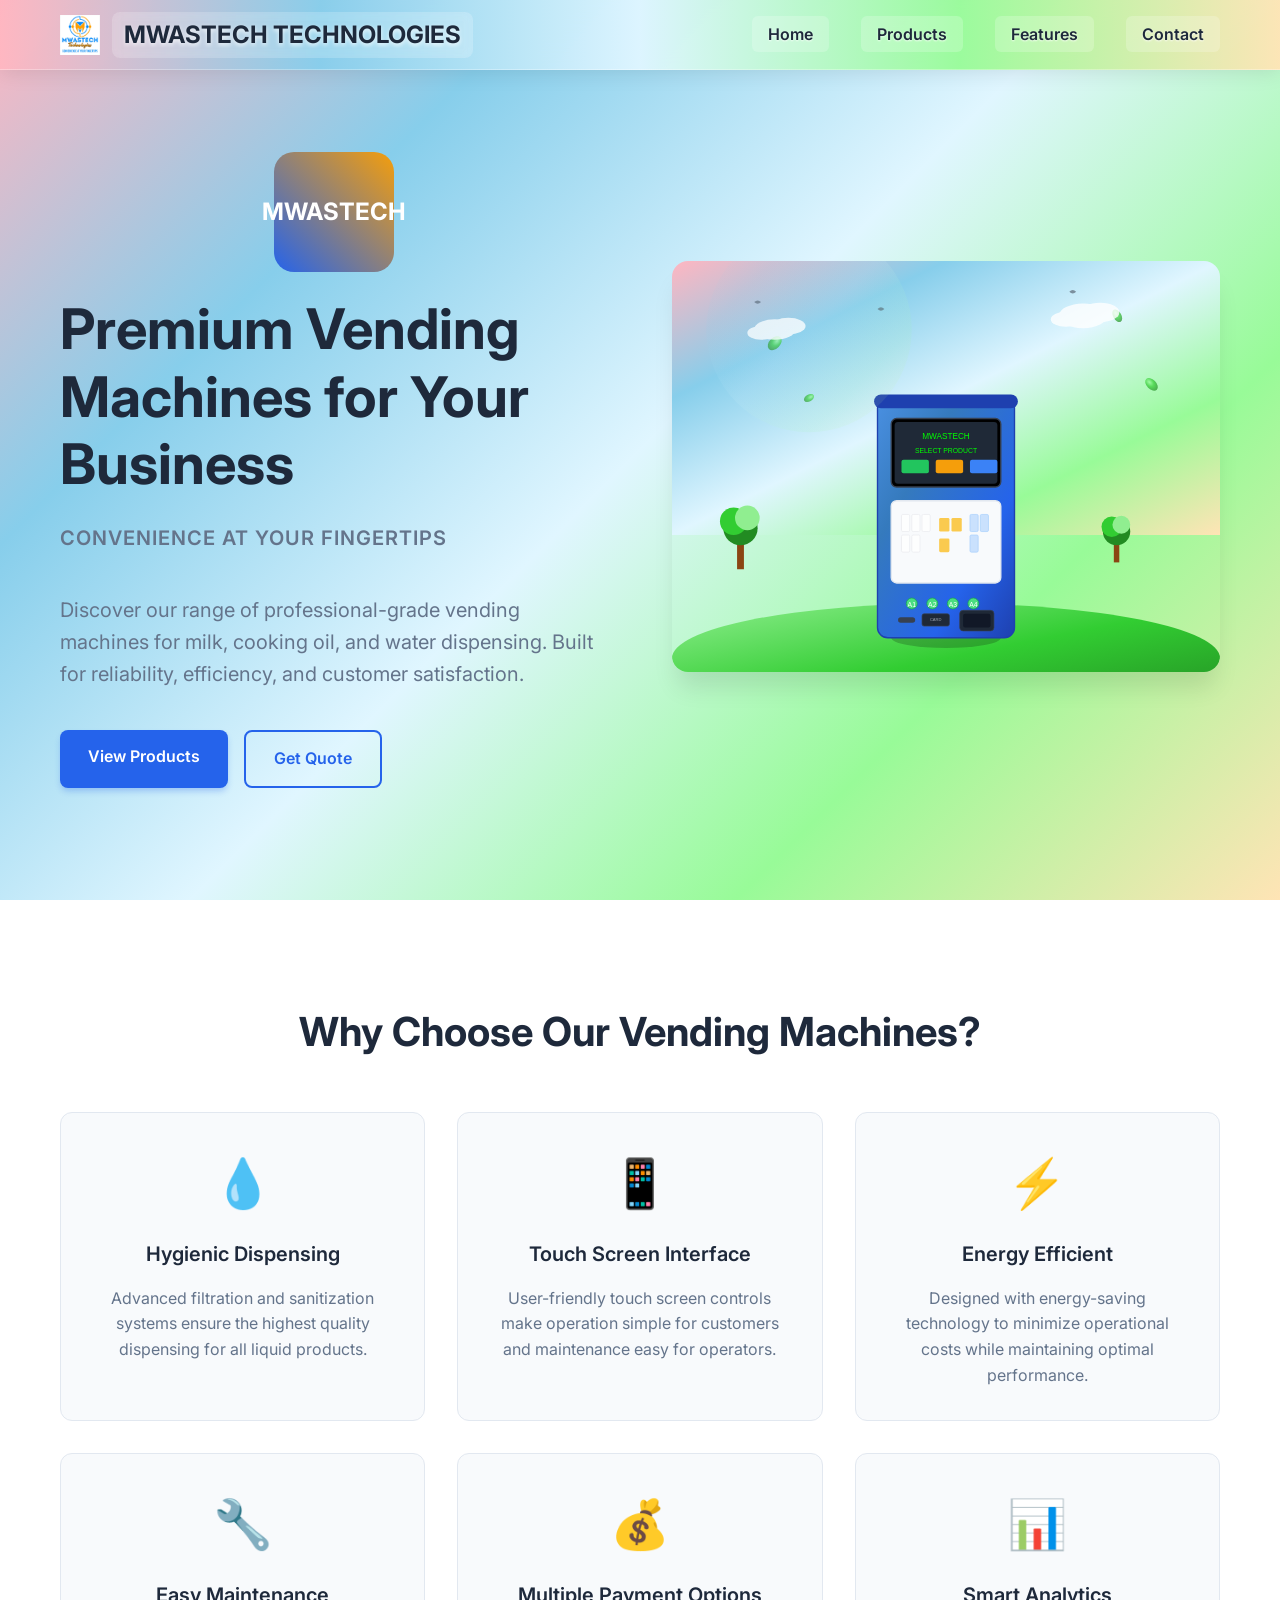
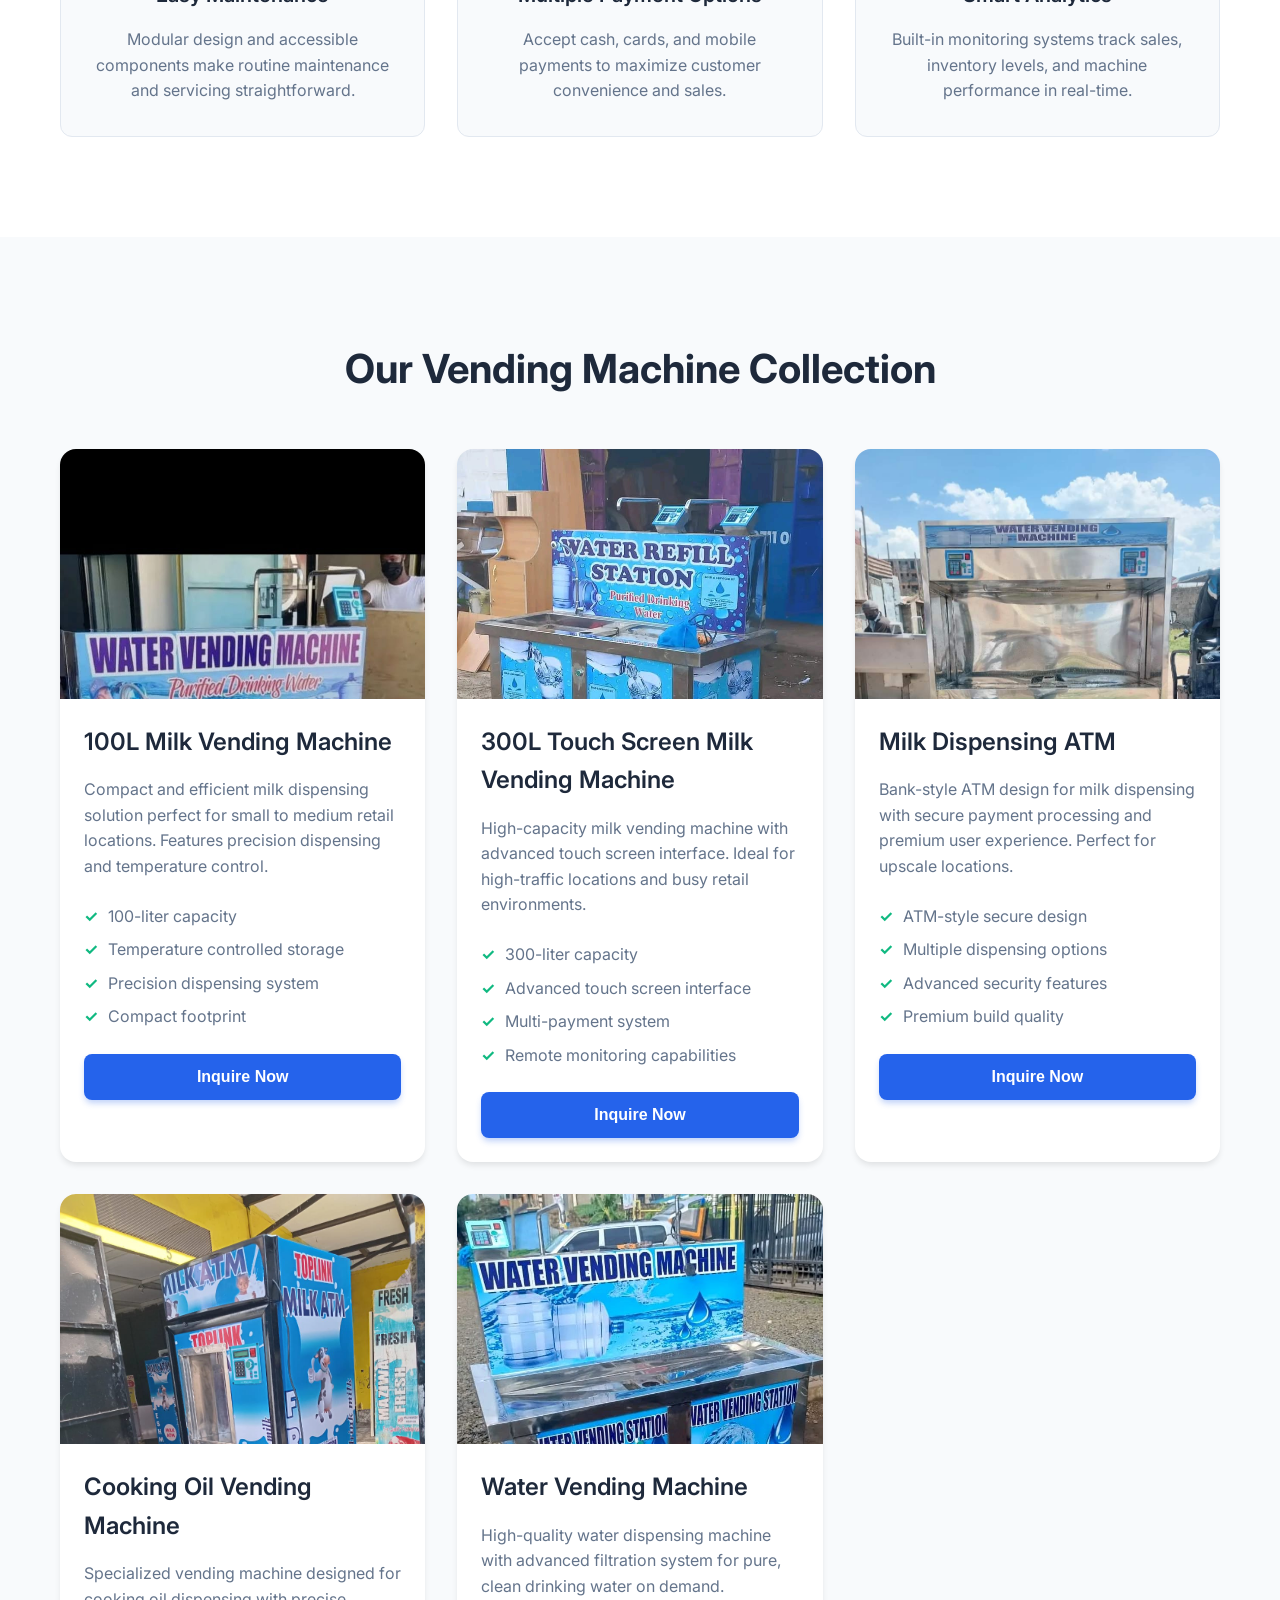
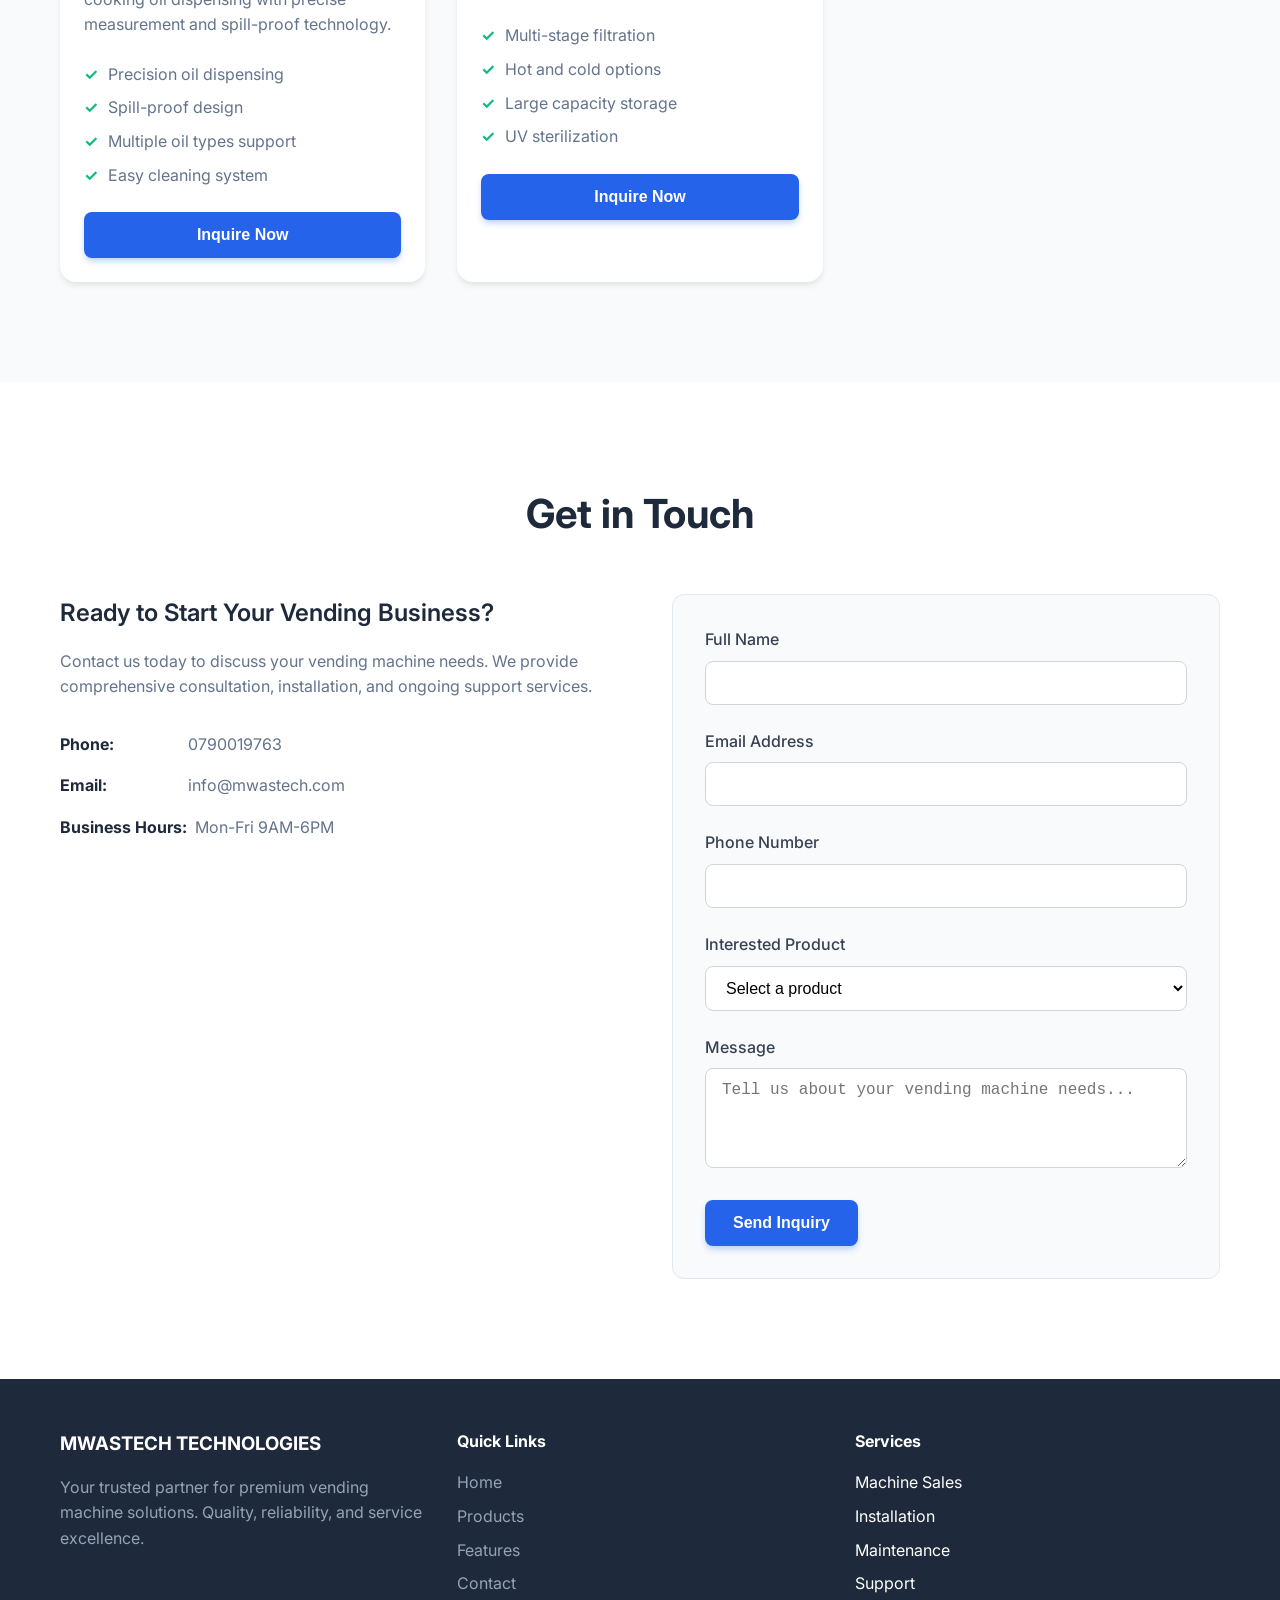
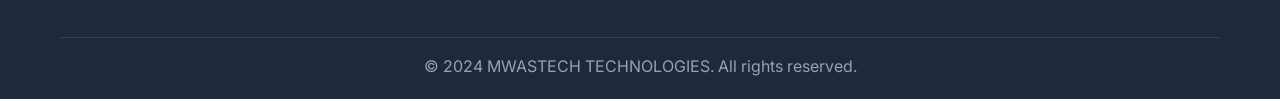
==== index-mobile.html @ c1dbebfe "initial commit" ====
<!DOCTYPE html>
<html lang="en">
<head>
    <meta charset="UTF-8">
    <meta name="viewport" content="width=device-width, initial-scale=1.0, user-scalable=yes">
    <title>MWASTECH TECHNOLOGIES - Premium Vending Machines</title>
    <meta name="description" content="Professional vending machines for milk, cooking oil, and water. Quality dispensing solutions for your business.">
    
    <!-- Critical CSS inline for mobile loading -->
    <style>
        * { margin: 0; padding: 0; box-sizing: border-box; }
        body { font-family: -apple-system, BlinkMacSystemFont, 'Segoe UI', Roboto, sans-serif; line-height: 1.6; }
        .navbar { position: fixed; top: 0; width: 100%; background: linear-gradient(90deg, rgba(255, 182, 193, 0.95) 0%, rgba(135, 206, 235, 0.95) 25%, rgba(224, 246, 255, 0.95) 50%, rgba(152, 251, 152, 0.95) 75%, rgba(255, 228, 181, 0.95) 100%); backdrop-filter: blur(15px); z-index: 1000; height: 70px; }
        .hero { padding: 120px 20px 80px; background: linear-gradient(135deg, #FFB6C1 0%, #87CEEB 25%, #E0F6FF 50%, #98FB98 75%, #FFE4B5 100%); min-height: 100vh; }
        .container { max-width: 1200px; margin: 0 auto; padding: 0 20px; }
        img { max-width: 100%; height: auto; }
        .image-placeholder { 
            background: linear-gradient(45deg, #f0f0f0 25%, transparent 25%), linear-gradient(-45deg, #f0f0f0 25%, transparent 25%), linear-gradient(45deg, transparent 75%, #f0f0f0 75%), linear-gradient(-45deg, transparent 75%, #f0f0f0 75%);
            background-size: 20px 20px;
            background-position: 0 0, 0 10px, 10px -10px, -10px 0px;
            display: flex;
            align-items: center;
            justify-content: center;
            color: #666;
            font-weight: 600;
            text-align: center;
            min-height: 200px;
            border: 2px solid #ddd;
            border-radius: 8px;
        }
    </style>
    
    <link rel="stylesheet" href="./styles.css">
    <link href="https://fonts.googleapis.com/css2?family=Inter:wght@300;400;500;600;700&display=swap" rel="stylesheet" media="print" onload="this.media='all'">
    <noscript><link href="https://fonts.googleapis.com/css2?family=Inter:wght@300;400;500;600;700&display=swap" rel="stylesheet"></noscript>
</head>
<body>
    <!-- Navigation -->
    <nav class="navbar">
        <div class="nav-container">
            <div class="nav-logo">
                <div class="logo-fallback" style="width: 40px; height: 40px; background: linear-gradient(45deg, #2563eb, #f59e0b); border-radius: 50%; display: flex; align-items: center; justify-content: center; color: white; font-weight: bold; font-size: 14px;">M</div>
                <div class="logo-text">
                    <h2>MWASTECH TECHNOLOGIES</h2>
                </div>
            </div>
            <ul class="nav-menu">
                <li><a href="#home" class="nav-link">Home</a></li>
                <li><a href="#products" class="nav-link">Products</a></li>
                <li><a href="#features" class="nav-link">Features</a></li>
                <li><a href="#contact" class="nav-link">Contact</a></li>
            </ul>
            <div class="hamburger">
                <span class="bar"></span>
                <span class="bar"></span>
                <span class="bar"></span>
            </div>
        </div>
    </nav>

    <!-- Hero Section -->
    <section id="home" class="hero">
        <div class="hero-container">
            <div class="hero-content">
                <div class="hero-logo">
                    <div style="width: 120px; height: 120px; background: linear-gradient(45deg, #2563eb, #f59e0b); border-radius: 20px; display: flex; align-items: center; justify-content: center; color: white; font-weight: bold; font-size: 24px; margin: 0 auto;">MWASTECH</div>
                </div>
                <h1>Premium Vending Machines for Your Business</h1>
                <p class="hero-tagline">CONVENIENCE AT YOUR FINGERTIPS</p>
                <p>Discover our range of professional-grade vending machines for milk, cooking oil, and water dispensing. Built for reliability, efficiency, and customer satisfaction.</p>
                <div class="hero-buttons">
                    <a href="#products" class="btn btn-primary">View Products</a>
                    <a href="#contact" class="btn btn-secondary">Get Quote</a>
                </div>
            </div>
            <div class="hero-image">
                <div class="image-placeholder">
                    <div>
                        <div style="font-size: 48px; margin-bottom: 10px;">🏪</div>
                        <div>Vending Machine Illustration</div>
                    </div>
                </div>
            </div>
        </div>
    </section>

    <!-- Features Section -->
    <section id="features" class="features">
        <div class="container">
            <h2>Why Choose Our Vending Machines?</h2>
            <div class="features-grid">
                <div class="feature-card">
                    <div class="feature-icon">💧</div>
                    <h3>Hygienic Dispensing</h3>
                    <p>Advanced filtration and sanitization systems ensure the highest quality dispensing for all liquid products.</p>
                </div>
                <div class="feature-card">
                    <div class="feature-icon">📱</div>
                    <h3>Touch Screen Interface</h3>
                    <p>User-friendly touch screen controls make operation simple for customers and maintenance easy for operators.</p>
                </div>
                <div class="feature-card">
                    <div class="feature-icon">⚡</div>
                    <h3>Energy Efficient</h3>
                    <p>Designed with energy-saving technology to minimize operational costs while maintaining optimal performance.</p>
                </div>
                <div class="feature-card">
                    <div class="feature-icon">🔧</div>
                    <h3>Easy Maintenance</h3>
                    <p>Modular design and accessible components make routine maintenance and servicing straightforward.</p>
                </div>
                <div class="feature-card">
                    <div class="feature-icon">💰</div>
                    <h3>Multiple Payment Options</h3>
                    <p>Accept cash, cards, and mobile payments to maximize customer convenience and sales.</p>
                </div>
                <div class="feature-card">
                    <div class="feature-icon">📊</div>
                    <h3>Smart Analytics</h3>
                    <p>Built-in monitoring systems track sales, inventory levels, and machine performance in real-time.</p>
                </div>
            </div>
        </div>
    </section>

    <!-- Products Section -->
    <section id="products" class="products">
        <div class="container">
            <h2>Our Vending Machine Collection</h2>
            <div class="products-grid">
                <div class="product-card">
                    <div class="product-image">
                        <div class="image-placeholder">
                            <div>
                                <div style="font-size: 32px; margin-bottom: 10px;">🥛</div>
                                <div>100L Milk Machine</div>
                            </div>
                        </div>
                    </div>
                    <div class="product-content">
                        <h3>100L Milk Vending Machine</h3>
                        <p>Compact and efficient milk dispensing solution perfect for small to medium retail locations. Features precision dispensing and temperature control.</p>
                        <ul class="product-specs">
                            <li>100-liter capacity</li>
                            <li>Temperature controlled storage</li>
                            <li>Precision dispensing system</li>
                            <li>Compact footprint</li>
                        </ul>
                        <button class="btn btn-primary inquiry-btn" data-product="100L Milk Vending Machine">Inquire Now</button>
                    </div>
                </div>

                <div class="product-card">
                    <div class="product-image">
                        <div class="image-placeholder">
                            <div>
                                <div style="font-size: 32px; margin-bottom: 10px;">🥛📱</div>
                                <div>300L Touch Screen</div>
                            </div>
                        </div>
                    </div>
                    <div class="product-content">
                        <h3>300L Touch Screen Milk Vending Machine</h3>
                        <p>High-capacity milk vending machine with advanced touch screen interface. Ideal for high-traffic locations and busy retail environments.</p>
                        <ul class="product-specs">
                            <li>300-liter capacity</li>
                            <li>Advanced touch screen interface</li>
                            <li>Multi-payment system</li>
                            <li>Remote monitoring capabilities</li>
                        </ul>
                        <button class="btn btn-primary inquiry-btn" data-product="300L Touch Screen Milk Vending Machine">Inquire Now</button>
                    </div>
                </div>

                <div class="product-card">
                    <div class="product-image">
                        <div class="image-placeholder">
                            <div>
                                <div style="font-size: 32px; margin-bottom: 10px;">🏧🥛</div>
                                <div>Milk ATM Machine</div>
                            </div>
                        </div>
                    </div>
                    <div class="product-content">
                        <h3>Milk Dispensing ATM</h3>
                        <p>Bank-style ATM design for milk dispensing with secure payment processing and premium user experience. Perfect for upscale locations.</p>
                        <ul class="product-specs">
                            <li>ATM-style secure design</li>
                            <li>Multiple dispensing options</li>
                            <li>Advanced security features</li>
                            <li>Premium build quality</li>
                        </ul>
                        <button class="btn btn-primary inquiry-btn" data-product="Milk Dispensing ATM">Inquire Now</button>
                    </div>
                </div>

                <div class="product-card">
                    <div class="product-image">
                        <div class="image-placeholder">
                            <div>
                                <div style="font-size: 32px; margin-bottom: 10px;">🛢️</div>
                                <div>Cooking Oil Machine</div>
                            </div>
                        </div>
                    </div>
                    <div class="product-content">
                        <h3>Cooking Oil Vending Machine</h3>
                        <p>Specialized vending machine designed for cooking oil dispensing with precise measurement and spill-proof technology.</p>
                        <ul class="product-specs">
                            <li>Precision oil dispensing</li>
                            <li>Spill-proof design</li>
                            <li>Multiple oil types support</li>
                            <li>Easy cleaning system</li>
                        </ul>
                        <button class="btn btn-primary inquiry-btn" data-product="Cooking Oil Vending Machine">Inquire Now</button>
                    </div>
                </div>

                <div class="product-card">
                    <div class="product-image">
                        <div class="image-placeholder">
                            <div>
                                <div style="font-size: 32px; margin-bottom: 10px;">💧</div>
                                <div>Water Machine</div>
                            </div>
                        </div>
                    </div>
                    <div class="product-content">
                        <h3>Water Vending Machine</h3>
                        <p>High-quality water dispensing machine with advanced filtration system for pure, clean drinking water on demand.</p>
                        <ul class="product-specs">
                            <li>Multi-stage filtration</li>
                            <li>Hot and cold options</li>
                            <li>Large capacity storage</li>
                            <li>UV sterilization</li>
                        </ul>
                        <button class="btn btn-primary inquiry-btn" data-product="Water Vending Machine">Inquire Now</button>
                    </div>
                </div>
            </div>
        </div>
    </section>

    <!-- Contact Section -->
    <section id="contact" class="contact">
        <div class="container">
            <h2>Get in Touch</h2>
            <div class="contact-content">
                <div class="contact-info">
                    <h3>Ready to Start Your Vending Business?</h3>
                    <p>Contact us today to discuss your vending machine needs. We provide comprehensive consultation, installation, and ongoing support services.</p>
                    <div class="contact-details">
                        <div class="contact-item">
                            <strong>Phone:</strong> <span>0790019763</span>
                        </div>
                        <div class="contact-item">
                            <strong>Email:</strong> <span>info@mwastech.com</span>
                        </div>
                        <div class="contact-item">
                            <strong>Business Hours:</strong> <span>Mon-Fri 9AM-6PM</span>
                        </div>
                    </div>
                </div>
                <form class="contact-form" id="contactForm">
                    <div class="form-group">
                        <label for="name">Full Name</label>
                        <input type="text" id="name" name="name" required>
                    </div>
                    <div class="form-group">
                        <label for="email">Email Address</label>
                        <input type="email" id="email" name="email" required>
                    </div>
                    <div class="form-group">
                        <label for="phone">Phone Number</label>
                        <input type="tel" id="phone" name="phone">
                    </div>
                    <div class="form-group">
                        <label for="product">Interested Product</label>
                        <select id="product" name="product">
                            <option value="">Select a product</option>
                            <option value="100L Milk Vending Machine">100L Milk Vending Machine</option>
                            <option value="300L Touch Screen Milk Vending Machine">300L Touch Screen Milk Vending Machine</option>
                            <option value="Milk Dispensing ATM">Milk Dispensing ATM</option>
                            <option value="Cooking Oil Vending Machine">Cooking Oil Vending Machine</option>
                            <option value="Water Vending Machine">Water Vending Machine</option>
                            <option value="Custom Solution">Custom Solution</option>
                        </select>
                    </div>
                    <div class="form-group">
                        <label for="message">Message</label>
                        <textarea id="message" name="message" rows="4" placeholder="Tell us about your vending machine needs..."></textarea>
                    </div>
                    <button type="submit" class="btn btn-primary">Send Inquiry</button>
                </form>
            </div>
        </div>
    </section>

    <!-- Footer -->
    <footer class="footer">
        <div class="container">
            <div class="footer-content">
                <div class="footer-section">
                    <h3>MWASTECH TECHNOLOGIES</h3>
                    <p>Your trusted partner for premium vending machine solutions. Quality, reliability, and service excellence.</p>
                </div>
                <div class="footer-section">
                    <h4>Quick Links</h4>
                    <ul>
                        <li><a href="#home">Home</a></li>
                        <li><a href="#products">Products</a></li>
                        <li><a href="#features">Features</a></li>
                        <li><a href="#contact">Contact</a></li>
                    </ul>
                </div>
                <div class="footer-section">
                    <h4>Services</h4>
                    <ul>
                        <li>Machine Sales</li>
                        <li>Installation</li>
                        <li>Maintenance</li>
                        <li>Support</li>
                    </ul>
                </div>
            </div>
            <div class="footer-bottom">
                <p>&copy; 2024 MWASTECH TECHNOLOGIES. All rights reserved.</p>
            </div>
        </div>
    </footer>

    <!-- Inquiry Modal -->
    <div id="inquiryModal" class="modal">
        <div class="modal-content">
            <span class="close">&times;</span>
            <h3>Product Inquiry</h3>
            <form id="inquiryForm">
                <input type="hidden" id="inquiryProduct" name="product">
                <div class="form-group">
                    <label for="inquiryName">Full Name</label>
                    <input type="text" id="inquiryName" name="name" required>
                </div>
                <div class="form-group">
                    <label for="inquiryEmail">Email Address</label>
                    <input type="email" id="inquiryEmail" name="email" required>
                </div>
                <div class="form-group">
                    <label for="inquiryPhone">Phone Number</label>
                    <input type="tel" id="inquiryPhone" name="phone">
                </div>
                <div class="form-group">
                    <label for="inquiryMessage">Message</label>
                    <textarea id="inquiryMessage" name="message" rows="3" placeholder="Please provide details about your requirements..."></textarea>
                </div>
                <button type="submit" class="btn btn-primary">Send Inquiry</button>
            </form>
        </div>
    </div>

    <script src="./script.js"></script>
    
    <!-- Image Loading Enhancement Script -->
    <script>
        // Try to load actual images after page loads
        document.addEventListener('DOMContentLoaded', function() {
            const imageMap = {
                'logo-placeholder': 'logo/mwastech-logo.png',
                'hero-placeholder': 'ghibli-vending-hero.svg',
                'milk1-placeholder': 'milk-vending-1.jpg',
                'milk2-placeholder': 'milk-vending-2.jpg',
                'atm-placeholder': 'Milk-Dispensing-ATM-Machine.jpg',
                'oil-placeholder': 'oil-vending.jpg',
                'water-placeholder': 'water-vending.jpg'
            };
            
            // Function to try loading an image
            function tryLoadImage(src, targetElement) {
                const img = new Image();
                img.onload = function() {
                    // Image loaded successfully, replace placeholder
                    if (targetElement.classList.contains('image-placeholder')) {
                        targetElement.innerHTML = '';
                        targetElement.appendChild(img);
                        targetElement.classList.remove('image-placeholder');
                        targetElement.style.background = 'none';
                        img.style.width = '100%';
                        img.style.height = '100%';
                        img.style.objectFit = 'cover';
                    }
                };
                img.onerror = function() {
                    // Image failed to load, keep placeholder
                    console.log('Failed to load:', src);
                };
                img.src = src;
            }
            
            // Try to load product images
            const productImages = document.querySelectorAll('.product-image .image-placeholder');
            productImages.forEach((placeholder, index) => {
                const imageKeys = ['milk1-placeholder', 'milk2-placeholder', 'atm-placeholder', 'oil-placeholder', 'water-placeholder'];
                if (imageKeys[index] && imageMap[imageKeys[index]]) {
                    tryLoadImage(imageMap[imageKeys[index]], placeholder);
                }
            });
            
            // Try to load hero image
            const heroPlaceholder = document.querySelector('.hero-image .image-placeholder');
            if (heroPlaceholder) {
                tryLoadImage(imageMap['hero-placeholder'], heroPlaceholder);
            }
            
            // Try to load logo
            const logoFallback = document.querySelector('.logo-fallback');
            if (logoFallback) {
                const img = new Image();
                img.onload = function() {
                    logoFallback.innerHTML = '';
                    logoFallback.appendChild(img);
                    img.style.width = '40px';
                    img.style.height = '40px';
                    img.style.objectFit = 'contain';
                };
                img.src = 'logo/mwastech-logo.png';
            }
        });
    </script>
</body>
</html>
---- styles.css ----
/* Reset and Base Styles */
* {
    margin: 0;
    padding: 0;
    box-sizing: border-box;
}

body {
    font-family: 'Inter', -apple-system, BlinkMacSystemFont, 'Segoe UI', Roboto, sans-serif;
    line-height: 1.6;
    color: #333;
    background-color: #fff;
}

.container {
    max-width: 1200px;
    margin: 0 auto;
    padding: 0 20px;
}

/* Navigation */
.navbar {
    position: fixed;
    top: 0;
    width: 100%;
    background: linear-gradient(90deg, rgba(255, 182, 193, 0.95) 0%, rgba(135, 206, 235, 0.95) 25%, rgba(224, 246, 255, 0.95) 50%, rgba(152, 251, 152, 0.95) 75%, rgba(255, 228, 181, 0.95) 100%);
    backdrop-filter: blur(15px);
    border-bottom: 1px solid rgba(255, 255, 255, 0.3);
    box-shadow: 0 2px 20px rgba(0, 0, 0, 0.1);
    z-index: 1000;
    transition: all 0.3s ease;
}

.nav-container {
    max-width: 1200px;
    margin: 0 auto;
    padding: 0 20px;
    display: flex;
    justify-content: space-between;
    align-items: center;
    height: 70px;
}

.nav-logo {
    display: flex;
    align-items: center;
    gap: 0.75rem;
}

.logo-image {
    height: 40px;
    width: auto;
    object-fit: contain;
    filter: drop-shadow(0 2px 4px rgba(0,0,0,0.1));
    transition: transform 0.3s ease;
}

.logo-image:hover {
    transform: scale(1.05);
}

.nav-logo h2 {
    color: #1e293b;
    font-weight: 700;
    font-size: 1.5rem;
    margin: 0;
    text-shadow: 0 2px 4px rgba(255, 255, 255, 0.8);
    background: rgba(255, 255, 255, 0.2);
    padding: 4px 12px;
    border-radius: 8px;
    backdrop-filter: blur(5px);
}

.hero-logo {
    text-align: center;
    margin-bottom: 1.5rem;
}

.hero-logo-image {
    height: 120px;
    width: auto;
    max-width: 100%;
    object-fit: contain;
    filter: drop-shadow(0 4px 8px rgba(0,0,0,0.15));
    transition: transform 0.3s ease, filter 0.3s ease;
}

.hero-logo-image:hover {
    transform: scale(1.02);
    filter: drop-shadow(0 6px 12px rgba(0,0,0,0.2));
}

.hero-tagline {
    font-size: 1.1rem;
    font-weight: 600;
    color: #f59e0b;
    text-transform: uppercase;
    letter-spacing: 1px;
    margin-bottom: 1rem;
}

.nav-menu {
    display: flex;
    list-style: none;
    gap: 2rem;
}

.nav-link {
    text-decoration: none;
    color: #1e293b;
    font-weight: 600;
    transition: all 0.3s ease;
    position: relative;
    padding: 8px 16px;
    border-radius: 6px;
    background: rgba(255, 255, 255, 0.2);
    backdrop-filter: blur(5px);
    text-shadow: 0 1px 2px rgba(255, 255, 255, 0.8);
}

.nav-link:hover {
    color: #1e40af;
    background: rgba(255, 255, 255, 0.4);
    transform: translateY(-1px);
    box-shadow: 0 4px 8px rgba(0, 0, 0, 0.1);
}

.nav-link::after {
    content: '';
    position: absolute;
    bottom: -5px;
    left: 0;
    width: 0;
    height: 2px;
    background: #2563eb;
    transition: width 0.3s ease;
}

.nav-link:hover::after {
    width: 100%;
}

.hamburger {
    display: none;
    flex-direction: column;
    cursor: pointer;
}

.bar {
    width: 25px;
    height: 3px;
    background: #333;
    margin: 3px 0;
    transition: 0.3s;
}

/* Hero Section */
.hero {
    padding: 120px 0 80px;
    background: linear-gradient(135deg, #FFB6C1 0%, #87CEEB 25%, #E0F6FF 50%, #98FB98 75%, #FFE4B5 100%);
    min-height: 100vh;
    display: flex;
    align-items: center;
}

.hero-container {
    max-width: 1200px;
    margin: 0 auto;
    padding: 0 20px;
    display: grid;
    grid-template-columns: 1fr 1fr;
    gap: 4rem;
    align-items: center;
}

.hero-content h1 {
    font-size: 3.5rem;
    font-weight: 700;
    color: #1e293b;
    margin-bottom: 1.5rem;
    line-height: 1.2;
}

.hero-content p {
    font-size: 1.25rem;
    color: #64748b;
    margin-bottom: 2.5rem;
    line-height: 1.6;
}

.hero-buttons {
    display: flex;
    gap: 1rem;
    flex-wrap: wrap;
}

.btn {
    padding: 14px 28px;
    border-radius: 8px;
    text-decoration: none;
    font-weight: 600;
    font-size: 1rem;
    transition: all 0.3s ease;
    border: none;
    cursor: pointer;
    display: inline-block;
    text-align: center;
}

.btn-primary {
    background: #2563eb;
    color: white;
    box-shadow: 0 4px 6px -1px rgba(37, 99, 235, 0.3);
}

.btn-primary:hover {
    background: #1d4ed8;
    transform: translateY(-2px);
    box-shadow: 0 8px 25px -5px rgba(37, 99, 235, 0.4);
}

.btn-secondary {
    background: transparent;
    color: #2563eb;
    border: 2px solid #2563eb;
}

.btn-secondary:hover {
    background: #2563eb;
    color: white;
    transform: translateY(-2px);
}

.hero-image {
    text-align: center;
}

.hero-image img {
    max-width: 100%;
    height: auto;
    border-radius: 16px;
    box-shadow: 0 20px 25px -5px rgba(0, 0, 0, 0.1);
}

/* Features Section */
.features {
    padding: 100px 0;
    background: white;
}

.features h2 {
    text-align: center;
    font-size: 2.5rem;
    font-weight: 700;
    color: #1e293b;
    margin-bottom: 3rem;
}

.features-grid {
    display: grid;
    grid-template-columns: repeat(auto-fit, minmax(300px, 1fr));
    gap: 2rem;
    margin-top: 3rem;
}

.feature-card {
    background: #f8fafc;
    padding: 2rem;
    border-radius: 12px;
    text-align: center;
    border: 1px solid #e2e8f0;
    transition: all 0.3s ease;
}

.feature-card:hover {
    transform: translateY(-5px);
    box-shadow: 0 10px 25px -5px rgba(0, 0, 0, 0.1);
    border-color: #2563eb;
}

.feature-icon {
    font-size: 3rem;
    margin-bottom: 1rem;
}

.feature-card h3 {
    font-size: 1.25rem;
    font-weight: 600;
    color: #1e293b;
    margin-bottom: 1rem;
}

.feature-card p {
    color: #64748b;
    line-height: 1.6;
}

/* Products Section */
.products {
    padding: 100px 0;
    background: #f8fafc;
}

.products h2 {
    text-align: center;
    font-size: 2.5rem;
    font-weight: 700;
    color: #1e293b;
    margin-bottom: 3rem;
}

.products-grid {
    display: grid;
    grid-template-columns: repeat(auto-fit, minmax(350px, 1fr));
    gap: 2rem;
    margin-top: 3rem;
}

.product-card {
    background: white;
    border-radius: 16px;
    overflow: hidden;
    box-shadow: 0 4px 6px -1px rgba(0, 0, 0, 0.1);
    transition: all 0.3s ease;
}

.product-card:hover {
    transform: translateY(-8px);
    box-shadow: 0 20px 25px -5px rgba(0, 0, 0, 0.15);
}

.product-image {
    height: 250px;
    overflow: hidden;
    background: #e2e8f0;
}

.product-image img {
    width: 100%;
    height: 100%;
    object-fit: cover;
    transition: transform 0.3s ease;
}

.product-card:hover .product-image img {
    transform: scale(1.05);
}

.placeholder-image {
    height: 100%;
    display: flex;
    align-items: center;
    justify-content: center;
    background: linear-gradient(135deg, #e2e8f0 0%, #cbd5e1 100%);
    color: #64748b;
    font-weight: 600;
    font-size: 1.1rem;
}

.product-content {
    padding: 1.5rem;
}

.product-content h3 {
    font-size: 1.5rem;
    font-weight: 600;
    color: #1e293b;
    margin-bottom: 1rem;
}

.product-content p {
    color: #64748b;
    margin-bottom: 1.5rem;
    line-height: 1.6;
}

.product-specs {
    list-style: none;
    margin-bottom: 1.5rem;
}

.product-specs li {
    color: #64748b;
    margin-bottom: 0.5rem;
    position: relative;
    padding-left: 1.5rem;
}

.product-specs li::before {
    content: '✓';
    position: absolute;
    left: 0;
    color: #10b981;
    font-weight: bold;
}

.inquiry-btn {
    width: 100%;
}

/* Contact Section */
.contact {
    padding: 100px 0;
    background: white;
}

.contact h2 {
    text-align: center;
    font-size: 2.5rem;
    font-weight: 700;
    color: #1e293b;
    margin-bottom: 3rem;
}

.contact-content {
    display: grid;
    grid-template-columns: 1fr 1fr;
    gap: 4rem;
    align-items: start;
}

.contact-info h3 {
    font-size: 1.5rem;
    font-weight: 600;
    color: #1e293b;
    margin-bottom: 1rem;
}

.contact-info p {
    color: #64748b;
    margin-bottom: 2rem;
    line-height: 1.6;
}

.contact-details {
    display: flex;
    flex-direction: column;
    gap: 1rem;
}

.contact-item {
    display: flex;
    gap: 0.5rem;
    color: #64748b;
}

.contact-item strong {
    color: #1e293b;
    min-width: 120px;
}

.contact-form {
    background: #f8fafc;
    padding: 2rem;
    border-radius: 12px;
    border: 1px solid #e2e8f0;
}

.form-group {
    margin-bottom: 1.5rem;
}

.form-group label {
    display: block;
    margin-bottom: 0.5rem;
    font-weight: 500;
    color: #374151;
}

.form-group input,
.form-group select,
.form-group textarea {
    width: 100%;
    padding: 12px 16px;
    border: 1px solid #d1d5db;
    border-radius: 8px;
    font-size: 1rem;
    transition: border-color 0.3s ease;
    background: white;
}

.form-group input:focus,
.form-group select:focus,
.form-group textarea:focus {
    outline: none;
    border-color: #2563eb;
    box-shadow: 0 0 0 3px rgba(37, 99, 235, 0.1);
}

.form-group textarea {
    resize: vertical;
    min-height: 100px;
}

/* Footer */
.footer {
    background: #1e293b;
    color: white;
    padding: 50px 0 20px;
}

.footer-content {
    display: grid;
    grid-template-columns: repeat(auto-fit, minmax(250px, 1fr));
    gap: 2rem;
    margin-bottom: 2rem;
}

.footer-section h3,
.footer-section h4 {
    margin-bottom: 1rem;
    color: white;
}

.footer-section p {
    color: #94a3b8;
    line-height: 1.6;
}

.footer-section ul {
    list-style: none;
}

.footer-section ul li {
    margin-bottom: 0.5rem;
}

.footer-section ul li a {
    color: #94a3b8;
    text-decoration: none;
    transition: color 0.3s ease;
}

.footer-section ul li a:hover {
    color: #2563eb;
}

.footer-bottom {
    border-top: 1px solid #334155;
    padding-top: 1rem;
    text-align: center;
    color: #94a3b8;
}

/* Modal */
.modal {
    display: none;
    position: fixed;
    z-index: 2000;
    left: 0;
    top: 0;
    width: 100%;
    height: 100%;
    background-color: rgba(0, 0, 0, 0.5);
    backdrop-filter: blur(5px);
}

.modal-content {
    background-color: white;
    margin: 5% auto;
    padding: 2rem;
    border-radius: 12px;
    width: 90%;
    max-width: 500px;
    position: relative;
    animation: modalSlideIn 0.3s ease;
}

@keyframes modalSlideIn {
    from {
        transform: translateY(-50px);
        opacity: 0;
    }
    to {
        transform: translateY(0);
        opacity: 1;
    }
}

.close {
    position: absolute;
    right: 1rem;
    top: 1rem;
    font-size: 1.5rem;
    font-weight: bold;
    cursor: pointer;
    color: #64748b;
    transition: color 0.3s ease;
}

.close:hover {
    color: #1e293b;
}

.modal h3 {
    margin-bottom: 1.5rem;
    color: #1e293b;
}

/* Responsive Design */
@media (max-width: 1024px) {
    .hero-container {
        grid-template-columns: 1fr;
        text-align: center;
        gap: 2rem;
    }
    
    .hero-content h1 {
        font-size: 3rem;
    }
    
    .contact-content {
        grid-template-columns: 1fr;
        gap: 2rem;
    }
}

@media (max-width: 768px) {
    .nav-menu {
        position: fixed;
        left: -100%;
        top: 70px;
        flex-direction: column;
        background: linear-gradient(180deg, rgba(255, 182, 193, 0.98) 0%, rgba(135, 206, 235, 0.98) 25%, rgba(224, 246, 255, 0.98) 50%, rgba(152, 251, 152, 0.98) 75%, rgba(255, 228, 181, 0.98) 100%);
        backdrop-filter: blur(20px);
        width: 100%;
        text-align: center;
        transition: 0.3s;
        box-shadow: 0 10px 27px rgba(0, 0, 0, 0.15);
        padding: 2rem 0;
        border-bottom: 1px solid rgba(255, 255, 255, 0.3);
    }

    .nav-menu.active {
        left: 0;
    }

    .hamburger {
        display: flex;
    }

    .hamburger.active .bar:nth-child(2) {
        opacity: 0;
    }

    .hamburger.active .bar:nth-child(1) {
        transform: translateY(8px) rotate(45deg);
    }

    .hamburger.active .bar:nth-child(3) {
        transform: translateY(-8px) rotate(-45deg);
    }

    .hero {
        padding: 100px 0 60px;
        min-height: auto;
    }

    .hero-content h1 {
        font-size: 2.5rem;
    }

    .hero-content p {
        font-size: 1.1rem;
    }

    .hero-buttons {
        justify-content: center;
    }

    .features h2,
    .products h2,
    .contact h2 {
        font-size: 2rem;
    }

    .features-grid {
        grid-template-columns: 1fr;
        gap: 1.5rem;
    }

    .products-grid {
        grid-template-columns: 1fr;
        gap: 1.5rem;
    }

    .hero-buttons {
        flex-direction: column;
        align-items: center;
    }

    .btn {
        width: 100%;
        max-width: 300px;
    }

    .logo-image {
        height: 35px;
    }

    .nav-logo h2 {
        font-size: 1.2rem;
    }

    .hero-logo-image {
        height: 100px;
    }

    .modal-content {
        margin: 10% auto;
        width: 95%;
        padding: 1.5rem;
    }
}

@media (max-width: 480px) {
    .container {
        padding: 0 15px;
    }

    .nav-container {
        padding: 0 15px;
    }

    .hero-container {
        padding: 0 15px;
    }

    .hero-content h1 {
        font-size: 2rem;
    }

    .hero-content p {
        font-size: 1rem;
    }

    .features,
    .products,
    .contact {
        padding: 60px 0;
    }

    .feature-card,
    .contact-form {
        padding: 1.5rem;
    }

    .product-content {
        padding: 1rem;
    }

    .products-grid {
        grid-template-columns: 1fr;
    }

    .features-grid {
        grid-template-columns: 1fr;
    }

    .logo-image {
        height: 30px;
    }

    .nav-logo h2 {
        font-size: 1rem;
    }

    .hero-logo-image {
        height: 80px;
    }

    .hero-tagline {
        font-size: 1rem;
    }
}

/* Smooth scrolling */
html {
    scroll-behavior: smooth;
}

/* Loading animation */
.loading {
    opacity: 0.6;
    pointer-events: none;
}

/* Success message */
.success-message {
    background: #10b981;
    color: white;
    padding: 1rem;
    border-radius: 8px;
    margin-top: 1rem;
    text-align: center;
}

.error-message {
    background: #ef4444;
    color: white;
    padding: 1rem;
    border-radius: 8px;
    margin-top: 1rem;
    text-align: center;
}
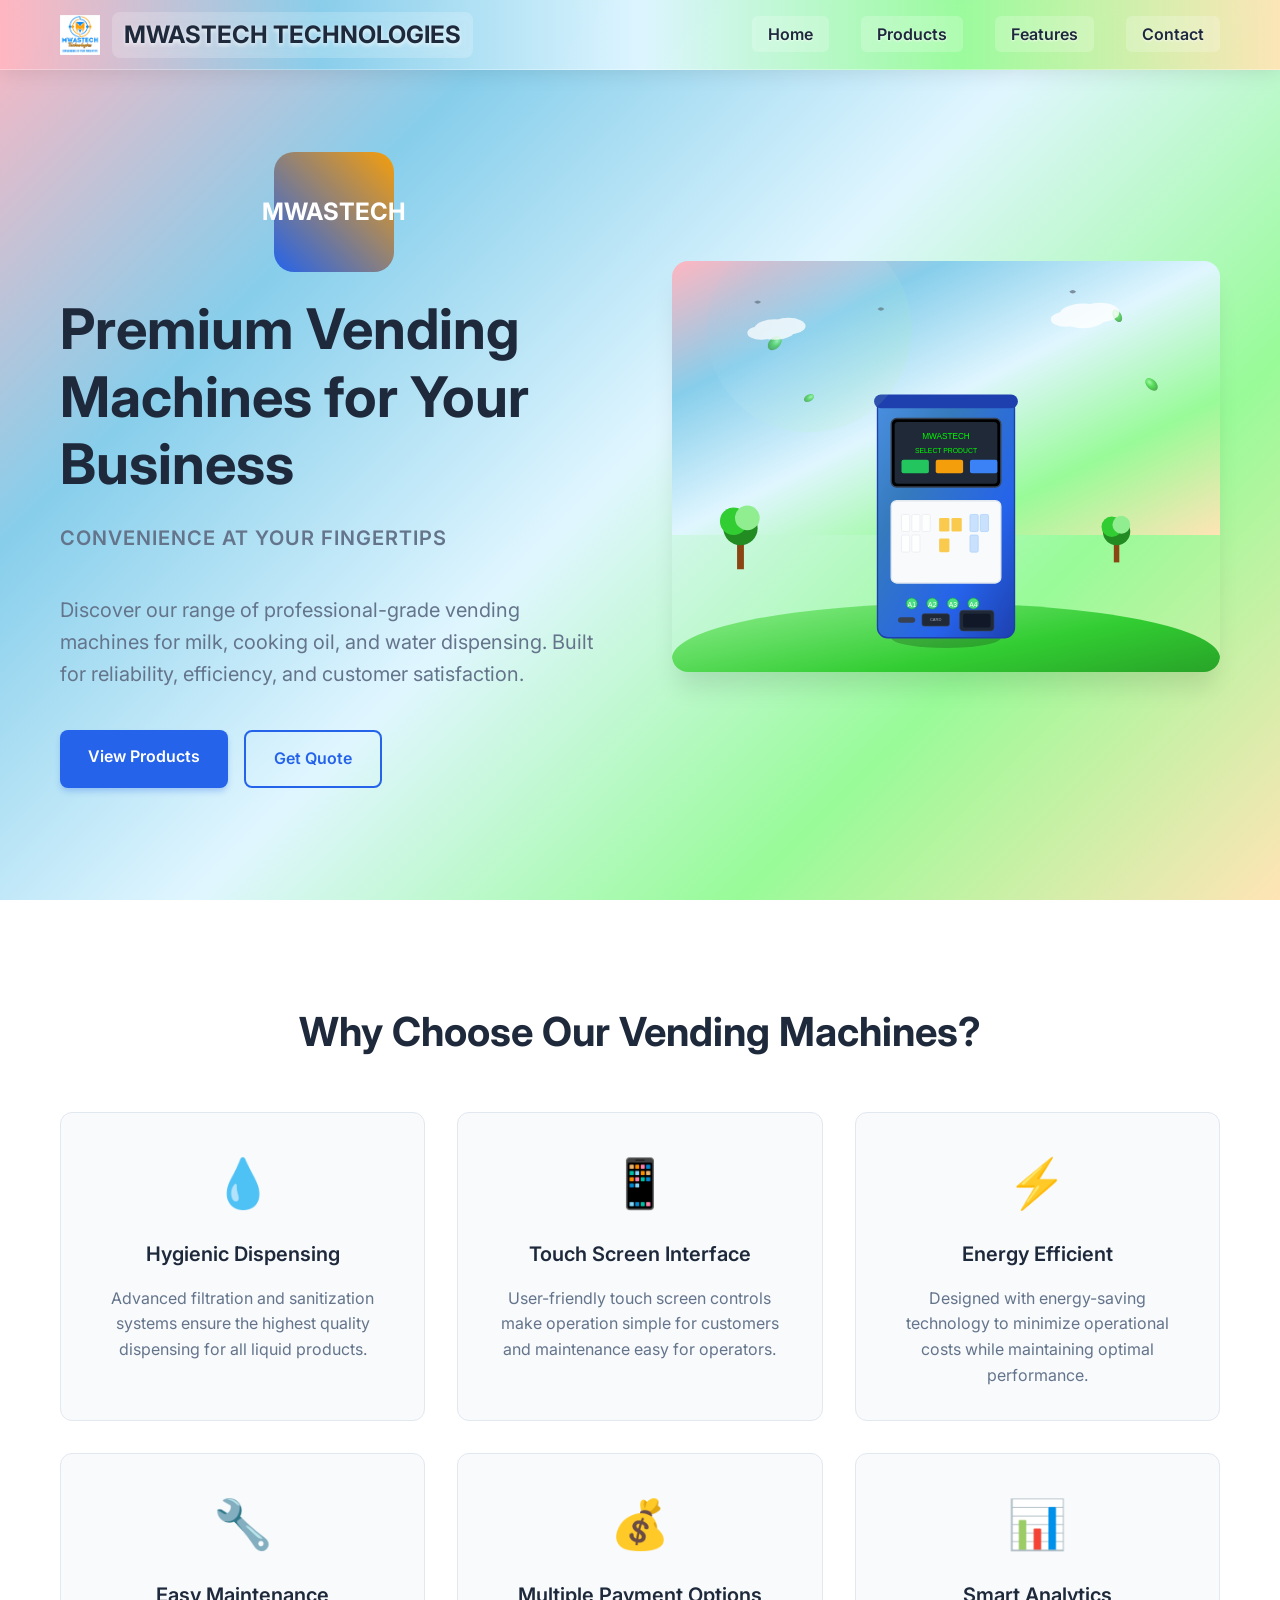
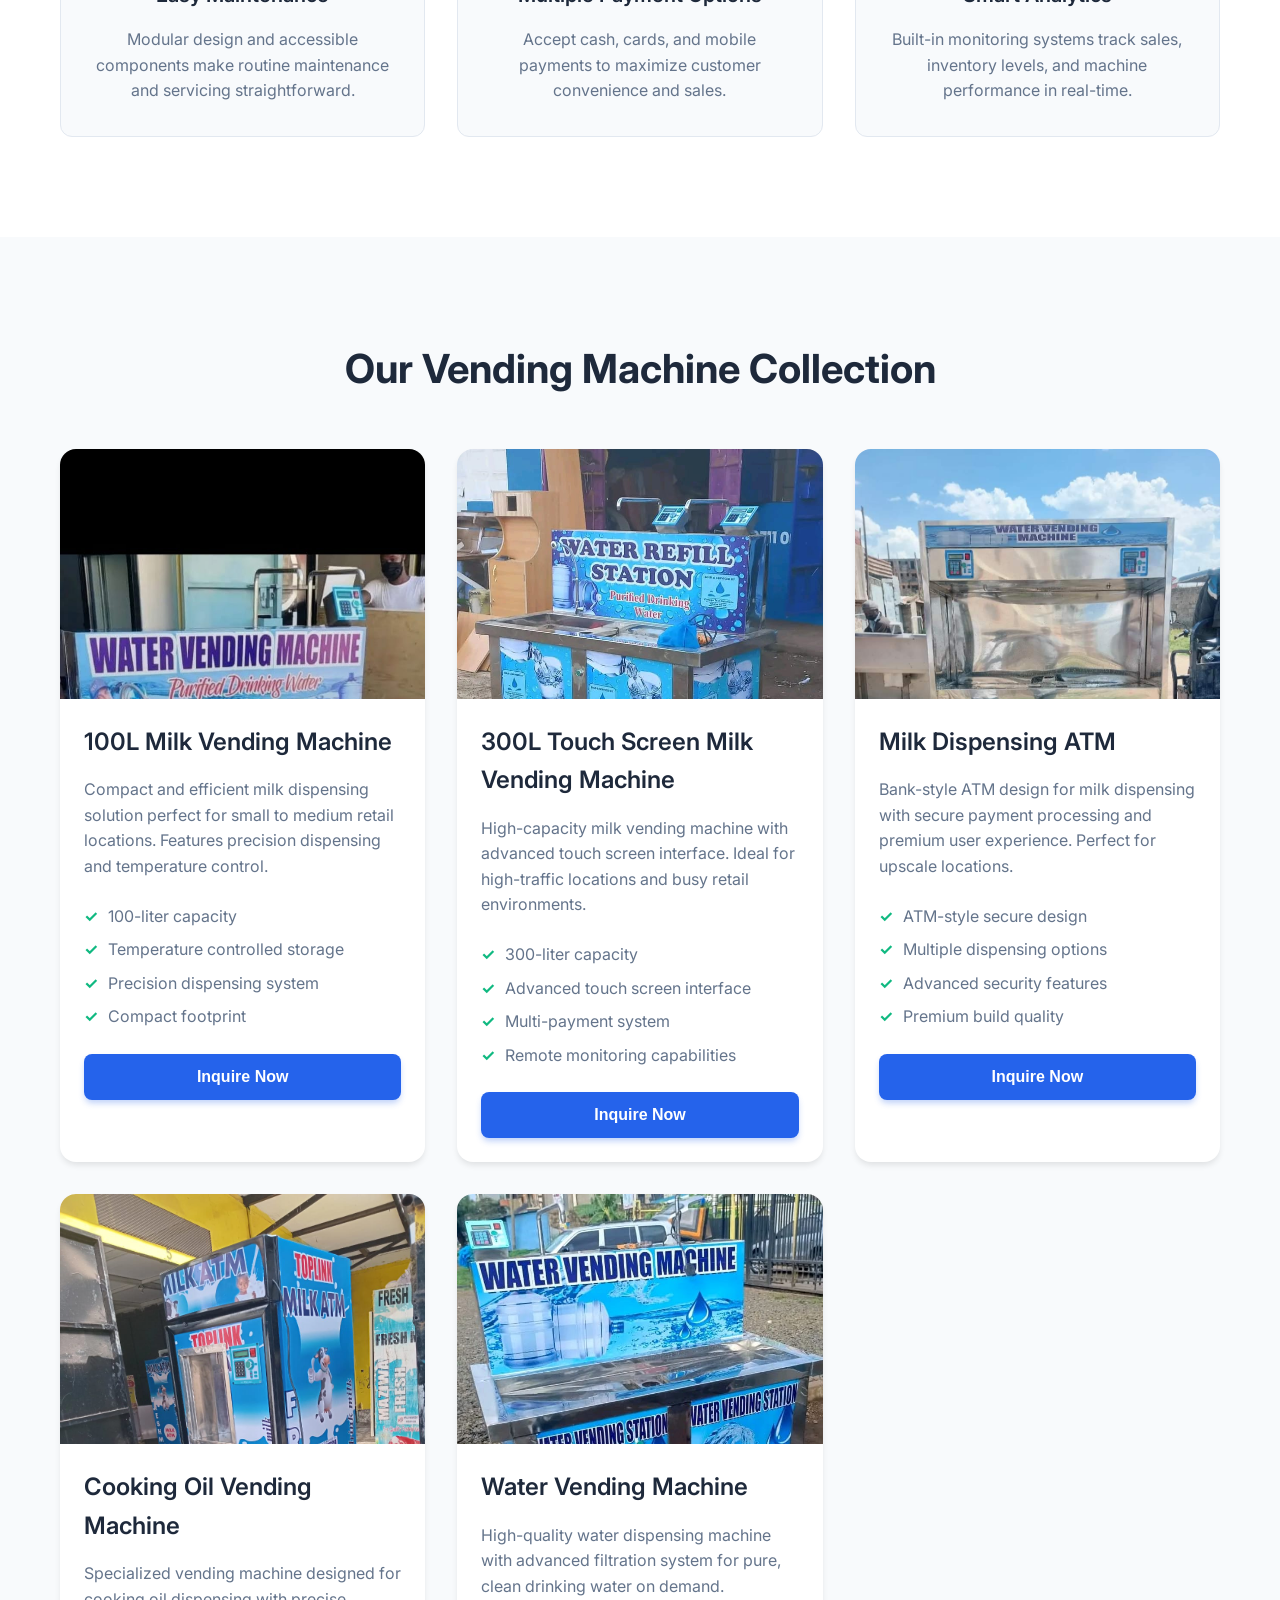
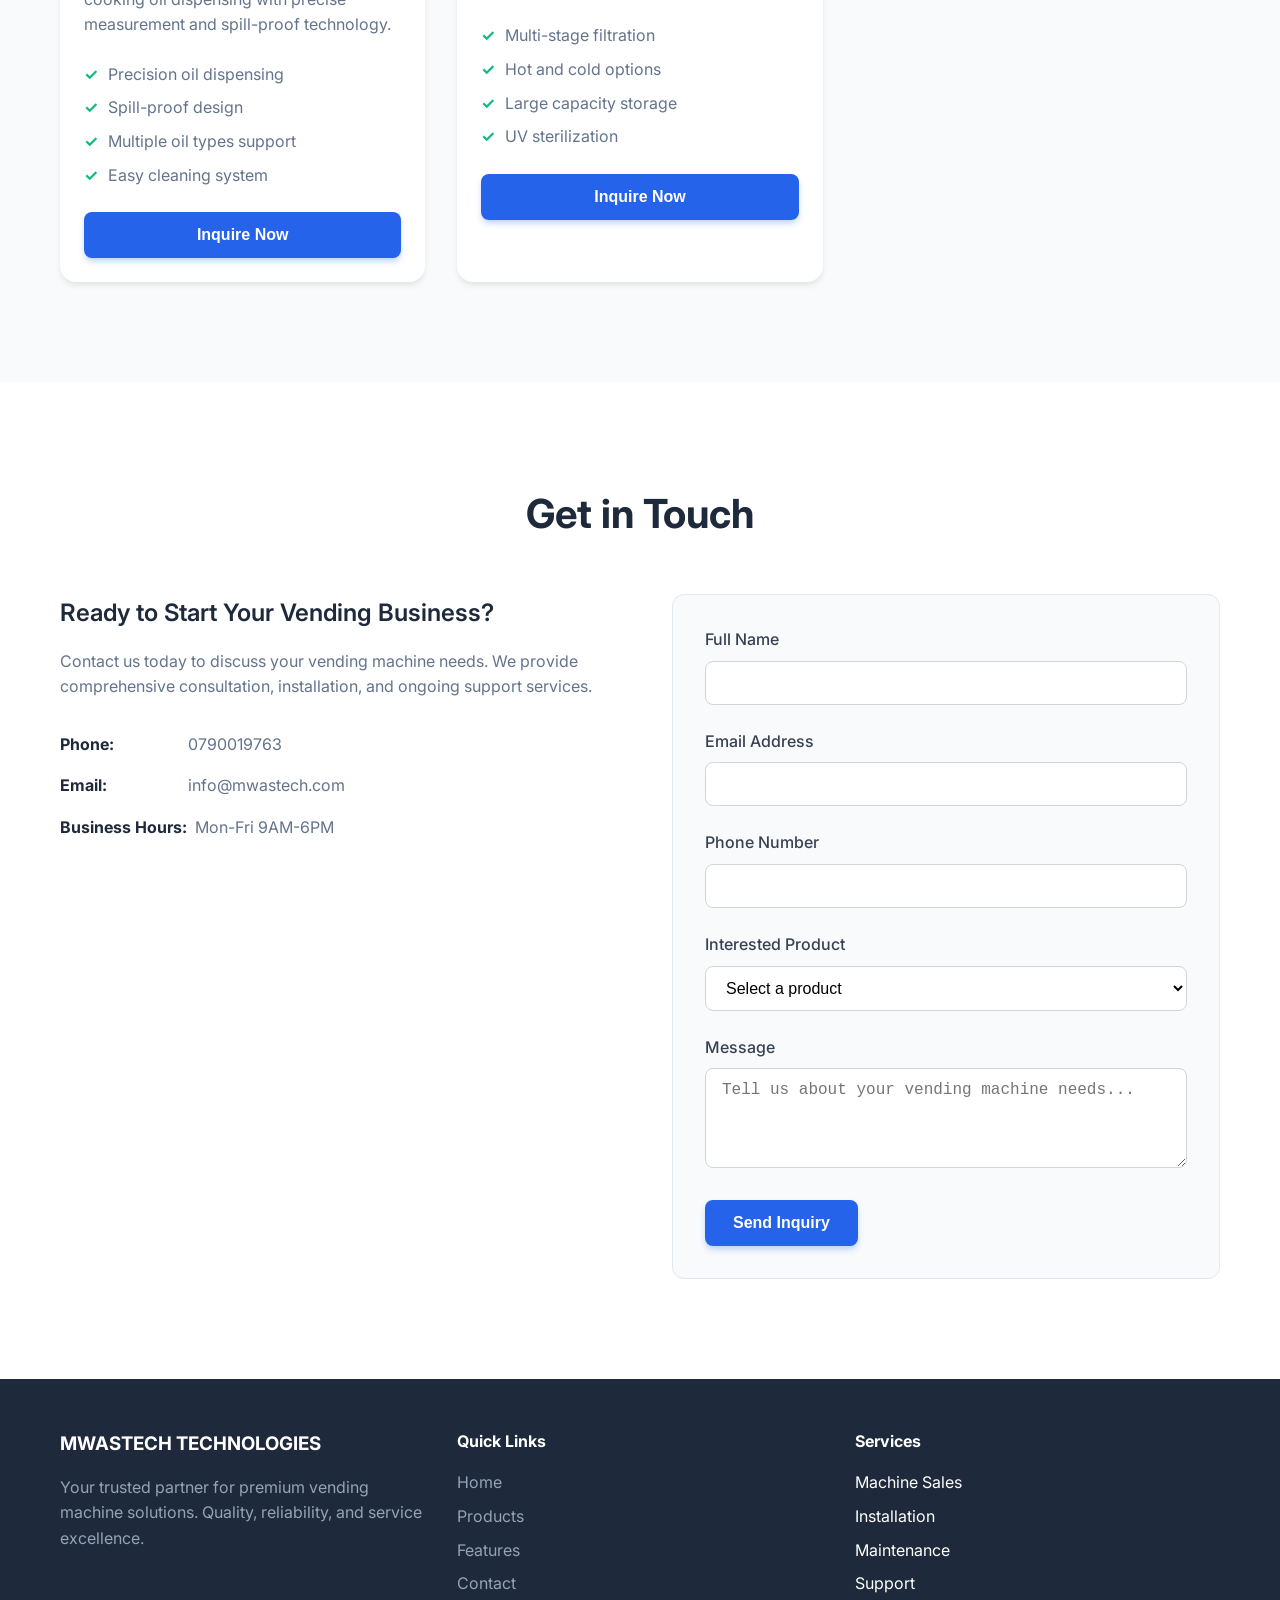
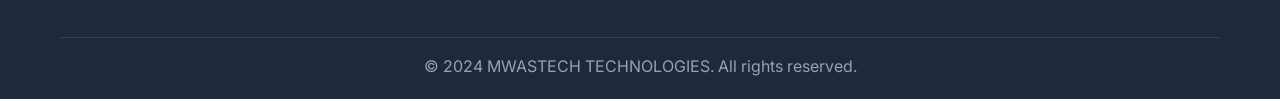
==== commit edfeda9b: "Shrink logo and fix image loading and script bugs - Add a web-sized logo (362x360, 38 KB) and use it" ====
--- a/index-mobile.html
+++ b/index-mobile.html
@@ -364,7 +364,7 @@
         // Try to load actual images after page loads
         document.addEventListener('DOMContentLoaded', function() {
             const imageMap = {
-                'logo-placeholder': 'logo/mwastech-logo.png',
+                'logo-placeholder': 'logo/mwastech-logo-small.png',
                 'hero-placeholder': 'ghibli-vending-hero.svg',
                 'milk1-placeholder': 'milk-vending-1.jpg',
                 'milk2-placeholder': 'milk-vending-2.jpg',
@@ -421,7 +421,7 @@
                     img.style.height = '40px';
                     img.style.objectFit = 'contain';
                 };
-                img.src = 'logo/mwastech-logo.png';
+                img.src = 'logo/mwastech-logo-small.png';
             }
         });
     </script>
